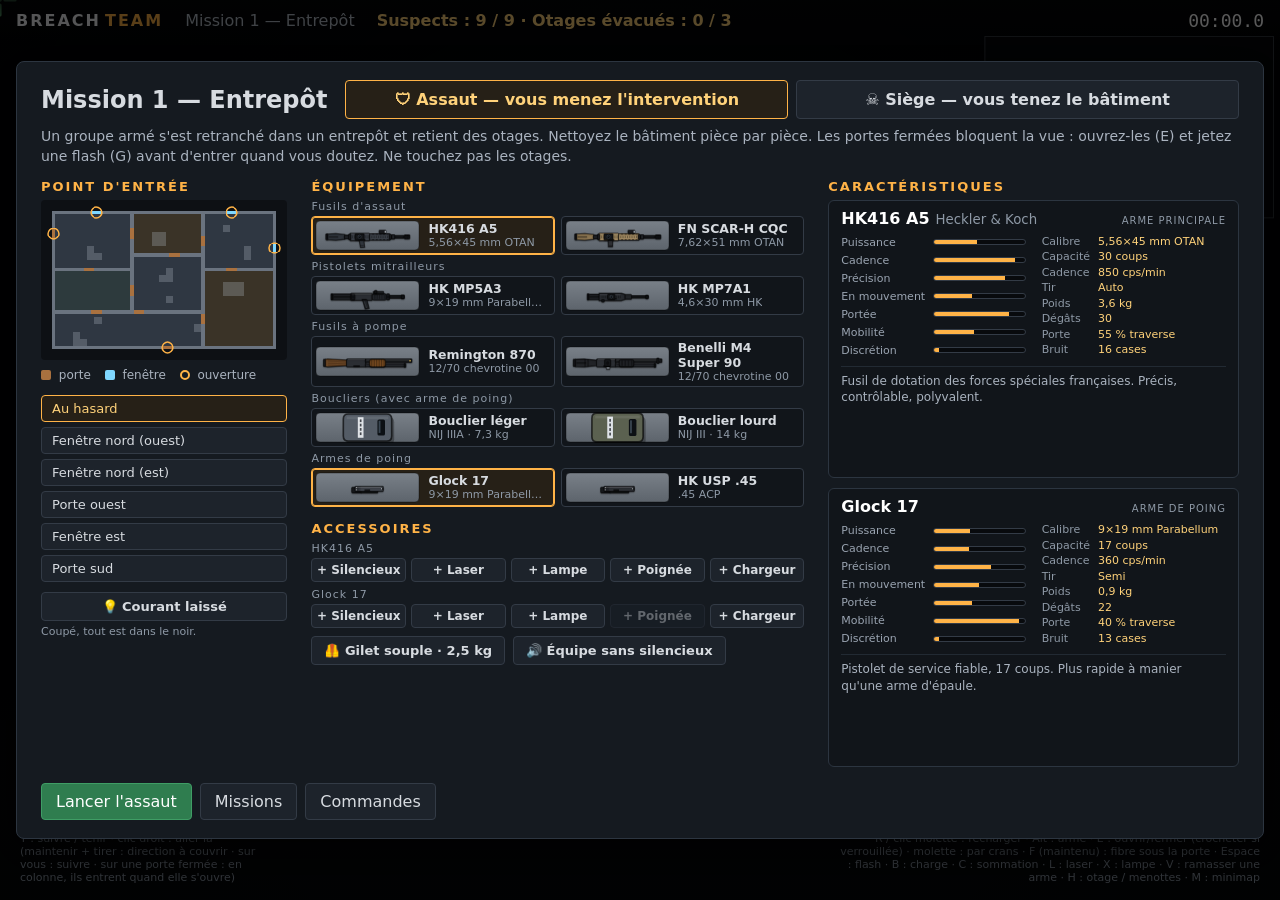
==== index.html @ e668ce29 "Add a favicon (inline SVG crosshair) Co-Authored-By: Claude Opus 5.5 <noreply@anthropic.com>" ====
<!DOCTYPE html>
<html lang="fr">
<head>
<meta charset="utf-8">
<meta name="viewport" content="width=device-width, initial-scale=1">
<title>Breach Team</title>
<link rel="icon" type="image/svg+xml" href="data:image/svg+xml,%3Csvg xmlns='http://www.w3.org/2000/svg' viewBox='0 0 32 32'%3E%3Crect width='32' height='32' rx='6' fill='%230b0d10'/%3E%3Ccircle cx='16' cy='16' r='9' fill='none' stroke='%23ffb347' stroke-width='2.5'/%3E%3Cpath d='M16 3v7M16 22v7M3 16h7M22 16h7' stroke='%23ffb347' stroke-width='2.5' stroke-linecap='round'/%3E%3Ccircle cx='16' cy='16' r='2' fill='%23f2f4f6'/%3E%3C/svg%3E">
<link rel="stylesheet" href="css/style.css">
</head>
<body>
<div id="app">
  <canvas id="game"></canvas>
  <div id="hud">
    <div id="hudTop">
      <div class="brand">BREACH<span>TEAM</span></div>
      <div id="levelName">—</div>
      <div id="objective">Suspects : —</div>
      <div id="timer">00:00.0</div>
    </div>
    <div id="hudBottom">
      <div id="hpBox">
        <div class="label">SANTÉ</div>
        <div class="hpbar"><div id="hpFill"></div></div>
        <div id="flashBox"><span id="nadeLabel">Flash</span> <b id="flashCount">3</b> <small>(Espace)</small> <span id="moveMode" class="mode">COURSE</span> <small>(A / Maj)</small> <span id="fiberMode" class="mode fiber">FIBRE</span> <span id="laserMode" class="mode laser">LASER</span> <span id="lampMode" class="mode lamp">LAMPE</span> <span id="chargeBox">· Charges <b id="chargeCount">2</b> <small>(B)</small></span></div>
        <div id="squad"></div>
        <div id="squadHint">T : suivre / tenir · clic droit : aller là (maintenir + tirer : direction à couvrir · sur vous : suivre · sur une porte fermée : en colonne, ils entrent quand elle s'ouvre)</div>
      </div>
      <div id="message"></div>
      <div id="weaponBox">
        <div id="weaponName">—</div>
        <div id="ammo"><b id="ammoMag">0</b> / <span id="ammoReserve">0</span></div>
        <div id="reloadHint">R / clic molette : recharger · Alt : arme · E : ouvrir/fermer (crocheter si verrouillée) · molette : par crans · F (maintenu) : fibre sous la porte · Espace : flash · B : charge · C : sommation · L : laser · X : lampe · V : ramasser une arme · H : otage / menottes · M : minimap</div>
      </div>
    </div>
  </div>
  <div id="overlay" class="hidden"><div class="panel" id="overlayPanel"></div></div>
</div>
<script src="js/util.js"></script>
<script src="js/levels.js"></script>
<script src="js/map.js"></script>
<script src="js/entities.js"></script>
<script src="js/game.js"></script>
<script src="js/sprites.js"></script>
<script src="js/render.js"></script>
<script src="js/ui.js"></script>
<script src="js/main.js"></script>
</body>
</html>
---- css/style.css ----
* { box-sizing: border-box; }
html, body { margin: 0; height: 100%; background: #0b0d10; color: #d7dbe0; font-family: "Segoe UI", system-ui, sans-serif; overflow: hidden; }
button { background: #1d232b; color: #d7dbe0; border: 1px solid #333b46; border-radius: 4px; padding: 8px 14px; font: inherit; cursor: pointer; }
button:hover { background: #2a323d; }
button.primary { background: #2f7d4f; border-color: #3f9d65; color: #fff; }
button.primary:hover { background: #38945d; }

#app { position: relative; width: 100%; height: 100%; }
#game { display: block; width: 100%; height: 100%; cursor: none; }

#hud { position: absolute; inset: 0; pointer-events: none; }
#hudTop { position: absolute; top: 0; left: 0; right: 0; display: flex; align-items: center; gap: 22px; padding: 10px 16px; background: linear-gradient(rgba(5,7,9,0.75), rgba(5,7,9,0)); }
.brand { font-weight: 800; letter-spacing: 2px; color: #f2f4f6; }
.brand span { color: #ffb347; margin-left: 4px; }
#levelName { color: #b6bec8; }
#objective { color: #ffd27a; font-weight: 600; }
#timer { font-family: Consolas, monospace; font-size: 18px; color: #fff; margin-left: auto; }

#hudBottom { position: absolute; left: 0; right: 0; bottom: 0; display: flex; align-items: flex-end; justify-content: space-between; padding: 16px 20px; background: linear-gradient(rgba(5,7,9,0), rgba(5,7,9,0.75)); }
#hpBox { width: 240px; }
.label { font-size: 11px; letter-spacing: 2px; color: #9aa4b1; margin-bottom: 4px; }
.hpbar { height: 12px; background: rgba(0,0,0,0.5); border: 1px solid #3a4250; border-radius: 3px; overflow: hidden; }
#hpFill { height: 100%; width: 100%; background: #4caf50; transition: width 0.12s, background 0.3s; }
#flashBox { margin-top: 8px; color: #ffd54f; }
#flashBox b { font-size: 18px; }
#flashBox small { color: #9aa4b1; }
#squad { margin-top: 10px; display: flex; flex-direction: column; gap: 4px; }
#squad.many { display: grid; grid-template-columns: auto auto; gap: 3px 16px; }
#squad.many .mate { grid-template-columns: 56px 40px auto; gap: 6px; font-size: 11px; }
#squad.many .morder { white-space: nowrap; }
.mate { display: grid; grid-template-columns: 62px 70px auto; align-items: center; gap: 8px; font-size: 12px; }
.mate .mname { font-weight: 700; letter-spacing: 1px; }
.mate .mhp { height: 6px; background: rgba(0,0,0,0.5); border: 1px solid #3a4250; border-radius: 3px; overflow: hidden; }
.mate .mhp div { height: 100%; background: #4caf50; }
.mate .morder { color: #9aa4b1; }
.mate.down { opacity: 0.45; }
#squadHint { font-size: 11px; color: #8e99a6; margin-top: 4px; }
.mode { display: inline-block; margin-left: 14px; padding: 1px 8px; border-radius: 3px; font-size: 12px; font-weight: 700; letter-spacing: 1px; background: #3a4250; color: #e0e5ea; }
.mode.walk { background: #2f7d4f; color: #fff; }
.mode.fiber { background: #2b6ea8; color: #fff; display: none; }
.mode.fiber.on { display: inline-block; }
.mode.laser { background: #a8322b; color: #fff; display: none; margin-left: 6px; }
.mode.laser.on { display: inline-block; }
.mode.laser.off { background: #3a4250; color: #8e99a6; text-decoration: line-through; }
#message { flex: 1; text-align: center; font-size: 20px; font-weight: 700; color: #fff; text-shadow: 0 2px 6px #000; padding: 0 20px 6px; min-height: 30px; }
#weaponBox { text-align: right; max-width: 420px; }
#weaponName { color: #d7dbe0; font-weight: 600; }
#weaponName small { color: #8e99a6; font-weight: 400; margin-left: 4px; }
#ammo { font-family: Consolas, monospace; color: #fff; }
#ammo b { font-size: 34px; }
#ammo span { font-size: 18px; color: #9aa4b1; }
#ammo.low b { color: #ff7043; }
#reloadHint { font-size: 11px; color: #8e99a6; }

#overlay { position: fixed; inset: 0; background: rgba(0,0,0,0.65); display: flex; align-items: center; justify-content: center; z-index: 10; }
#overlay.hidden { display: none; }
.panel { background: #151a20; border: 1px solid #2c3540; border-radius: 8px; padding: 24px 28px; min-width: 440px; max-width: 660px; max-height: calc(100vh - 32px); overflow-y: auto; box-shadow: 0 10px 40px rgba(0,0,0,0.6); }
.panel h1 { margin: 0 0 6px; font-size: 24px; }
.panel h1.win { color: #6fcf7a; }
.panel h1.lose { color: #ef6a5a; }
.panel p { color: #aab3bf; line-height: 1.55; }
.panel .row { display: flex; gap: 8px; margin-top: 16px; flex-wrap: wrap; }
.modes { display: flex; gap: 8px; margin: 10px 0 4px; }
.modebtn { flex: 1; text-align: center; padding: 9px 10px; font-weight: 600; }
.modebtn.sel { border-color: #ffb347; background: #262017; color: #ffd27a; }
.levels { display: grid; grid-template-columns: repeat(auto-fill, minmax(230px, 1fr)); gap: 10px; }
.levelbtn { display: flex; flex-direction: column; align-items: flex-start; gap: 4px; width: 100%; text-align: left; padding: 8px 8px 10px; }
.levelbtn canvas { width: 100%; height: auto; aspect-ratio: 16 / 9; object-fit: contain; background: #0d1014; border-radius: 3px; image-rendering: pixelated; margin-bottom: 4px; }
.levelbtn .lname { font-weight: 600; }
.levelbtn small { color: #8e99a6; }
.levelbtn.sel { border-color: #ffb347; background: #262017; box-shadow: inset 0 0 0 1px #ffb347; }
.planlegend { font-size: 12px; color: #8e99a6; }
.planlegend i { display: inline-block; width: 10px; height: 10px; margin: 0 4px 0 10px; vertical-align: -1px; border-radius: 2px; }
.planlegend i:first-child { margin-left: 0; }
.planlegend .lg-door { background: #a9713f; }
.planlegend .lg-win { background: #7fd7ff; }
.planlegend .lg-entry { border: 2px solid #ffb347; border-radius: 50%; }
.planlegend .lg-entry.threat { border-color: #ef6a5a; }
.stats { display: grid; grid-template-columns: auto auto; gap: 4px 18px; margin-top: 10px; }
.stats b { color: #fff; }
.panel.wide { max-width: 860px; max-height: calc(100vh - 32px); overflow-y: auto; }
.panel h2 { margin: 18px 0 8px; font-size: 13px; letter-spacing: 2px; text-transform: uppercase; color: #ffb347; }
.wcat-name { font-size: 11px; letter-spacing: 1px; color: #8e99a6; margin: 5px 0 3px; }
.wcards { display: grid; grid-template-columns: repeat(2, minmax(0, 1fr)); gap: 6px; }
.wcard { display: flex; align-items: center; gap: 8px; min-width: 0; padding: 3px 6px 3px 3px; text-align: left; background: #11151a; }
.wcard canvas { flex: none; }
.wtxt { display: flex; flex-direction: column; min-width: 0; line-height: 1.2; }
.wcard .wname { font-weight: 600; font-size: 12.5px; }
.wcard small { color: #8e99a6; font-size: 11px; white-space: nowrap; overflow: hidden; text-overflow: ellipsis; }
.wcard.sel { border-color: #ffb347; background: #262017; box-shadow: inset 0 0 0 1px #ffb347; }
.suprow { display: flex; flex-wrap: wrap; align-items: center; gap: 8px; margin-top: 8px; }
.supbtn { flex: none; padding: 6px 12px; font-size: 13px; font-weight: 600; }
.supbtn.sel { border-color: #ffb347; background: #262017; color: #ffd27a; }
.suprow small { color: #8e99a6; font-size: 11px; line-height: 1.4; }
.accrow { margin-bottom: 6px; }
.accname { display: block; font-size: 11px; letter-spacing: 1px; color: #8e99a6; margin: 0 0 3px; white-space: nowrap; overflow: hidden; text-overflow: ellipsis; }
.accbtns { display: grid; grid-template-columns: repeat(5, minmax(0, 1fr)); gap: 5px; }
.accbtn { padding: 4px 4px; font-size: 12px; font-weight: 600; white-space: nowrap; overflow: hidden; text-overflow: ellipsis; }
.accbtn.sel { border-color: #ffb347; background: #262017; color: #ffd27a; }
.accbtn:disabled { opacity: 0.4; cursor: default; }
.accbtn:disabled:hover { background: #1d232b; }

/* Briefing : trois colonnes sur un seul écran (plan et entrée, équipement, caractéristiques) */
.panel.brief { width: min(1320px, calc(100vw - 32px)); max-width: none; display: flex; flex-direction: column; padding: 18px 24px; }
.brief-head { display: flex; align-items: center; gap: 18px; }
.brief-head h1 { margin: 0; flex: none; }
.brief-head .modes { flex: 1; margin: 0; }
.panel p.brief-text { margin: 8px 0 0; font-size: 14px; line-height: 1.4; }
.brief-cols { flex: 1 1 auto; min-height: max(470px, min(600px, 100vh - 300px)); display: grid; grid-template-columns: minmax(210px, 0.75fr) minmax(420px, 1.5fr) minmax(340px, 1.25fr); grid-template-rows: minmax(0, 1fr); gap: 24px; }
.brief-col { min-width: 0; min-height: 0; overflow-y: auto; }
.brief-col h2:first-child { margin-top: 12px; }
.brief .brief-col h2 { margin-bottom: 6px; }
.brief .brief-col h2:not(:first-child) { margin-top: 14px; }
.panel p.brief-note { font-size: 12px; line-height: 1.45; margin: 8px 0 0; }
.plan { display: block; width: 100%; height: auto; background: #0d1014; border-radius: 4px; image-rendering: pixelated; }
.plan + .planlegend { margin: 6px 0 10px; }
.entries { display: grid; gap: 5px; }
.entrybtn { padding: 5px 10px; font-size: 13px; text-align: left; }
.entrybtn.sel { border-color: #ffb347; background: #262017; color: #ffd27a; }
/* les fiches ne pèsent pas sur la hauteur : elles prennent celle des autres colonnes, moitié chacune */
.brief-specs { position: relative; overflow: visible; }
.brief-specs-in { position: absolute; inset: 0; display: flex; flex-direction: column; }
#wdetail { flex: 1; min-height: 0; display: grid; grid-template-rows: repeat(2, minmax(0, 1fr)); gap: 10px; }
.wd { display: flex; flex-direction: column; min-height: 0; background: #11151a; border: 1px solid #2c3540; border-radius: 6px; padding: 8px 12px 6px; }
.wd-head { display: flex; align-items: baseline; gap: 6px; white-space: nowrap; overflow: hidden; }
.wd-head b { color: #fff; }
.wd-head small { color: #8e99a6; overflow: hidden; text-overflow: ellipsis; }
.wd-slot { margin-left: auto; padding-left: 8px; font-size: 10px; letter-spacing: 1px; text-transform: uppercase; color: #8e99a6; }
.wd-grid { display: grid; grid-template-columns: minmax(0, 1fr) minmax(0, 1fr); gap: 16px; margin-top: 7px; }
.wd-bars { display: grid; grid-template-columns: auto 1fr; grid-template-rows: repeat(7, 15px); gap: 3px 8px; align-items: center; font-size: 11px; color: #9aa4b1; }
.wd-bars .bar { height: 6px; background: rgba(0,0,0,0.5); border: 1px solid #333b46; border-radius: 3px; overflow: hidden; }
.wd-bars .bar div { height: 100%; background: #ffb347; }
.wd-specs { margin: 0; display: grid; grid-template-columns: auto minmax(0, 1fr); grid-auto-rows: 14px; gap: 1.5px 8px; font-size: 11px; line-height: 14px; }
.wd-specs dt { color: #8e99a6; }
.wd-specs dd { margin: 0; color: #ffd27a; white-space: nowrap; overflow: hidden; text-overflow: ellipsis; }
.wd-text { flex: 1; min-height: 0; overflow-y: auto; margin-top: 8px; padding-top: 6px; border-top: 1px solid #222a33; }
.panel .wd-text p { font-size: 12px; margin: 0 0 5px; line-height: 1.4; }
/* texte qui déborde : il s'estompe en bas, la molette le fait défiler */
.wd-text.more { -webkit-mask-image: linear-gradient(#000 calc(100% - 18px), transparent); mask-image: linear-gradient(#000 calc(100% - 18px), transparent); }
.panel .wd-text p.wd-acc { color: #9aa4b1; }
.wd-acc b { color: #ffd27a; font-weight: 600; }
/* écran trop petit pour tout tenir : les fiches passent dessous, et le panneau défile */
@media (max-width: 1100px), (max-height: 600px) {
  .brief-head { flex-direction: column; align-items: stretch; gap: 8px; }
  .brief-cols { flex: none; grid-template-columns: minmax(200px, 0.6fr) minmax(0, 1.4fr); grid-template-rows: none; }
  .brief-col { overflow: visible; }
  .brief-specs { grid-column: 1 / -1; }
  .brief-specs-in { position: static; }
  #wdetail { grid-template-rows: none; grid-template-columns: repeat(auto-fit, minmax(340px, 1fr)); }
}
@media (max-width: 720px) {
  .brief-cols { grid-template-columns: minmax(0, 1fr); }
  .plan { max-width: 360px; }
}
@media (max-width: 720px) {
  .panel { min-width: 0; margin: 0 16px; }
  .wcards { grid-template-columns: 1fr; }
}
kbd { background: #2a323d; border-radius: 3px; padding: 1px 6px; font-family: Consolas, monospace; }

/* Note de fin de mission : la lettre, le total, et le détail ligne par ligne */
.score { display: grid; grid-template-columns: auto 1fr; gap: 4px 16px; align-items: center; margin: 10px 0 6px; padding: 10px 14px; background: #11151a; border: 1px solid #2c3540; border-radius: 6px; }
.grade { grid-row: span 2; width: 64px; height: 64px; display: flex; align-items: center; justify-content: center; font-size: 40px; font-weight: 800; border-radius: 8px; background: #262017; color: #ffd27a; border: 2px solid #ffb347; }
.grade-S { background: #1d2a1f; color: #9be7a6; border-color: #6fcf7a; }
.grade-A { background: #1d2a1f; color: #c9f0a0; border-color: #9bd46a; }
.grade-D { background: #2a1a1a; color: #ef9a8f; border-color: #ef6a5a; }
.score-sum b { font-size: 20px; color: #fff; }
.score-sum small { display: block; color: #8e99a6; font-size: 12px; }
.score-lines { display: grid; grid-template-columns: 1fr auto auto; gap: 2px 14px; font-size: 13px; }
.score-lines .sd { color: #8e99a6; text-align: right; }
.score-lines b { color: #9be7a6; text-align: right; min-width: 32px; }
.score-lines b.neg { color: #ef6a5a; }
.powerrow { display: flex; flex-direction: column; align-items: stretch; gap: 3px; margin-top: 10px; }
.powerrow small { color: #8e99a6; font-size: 11px; line-height: 1.4; }
.mode.lamp { background: #b88a1f; color: #fff; display: none; margin-left: 6px; }
.mode.lamp.on { display: inline-block; }
.mode.lamp.off { background: #3a4250; color: #8e99a6; text-decoration: line-through; }
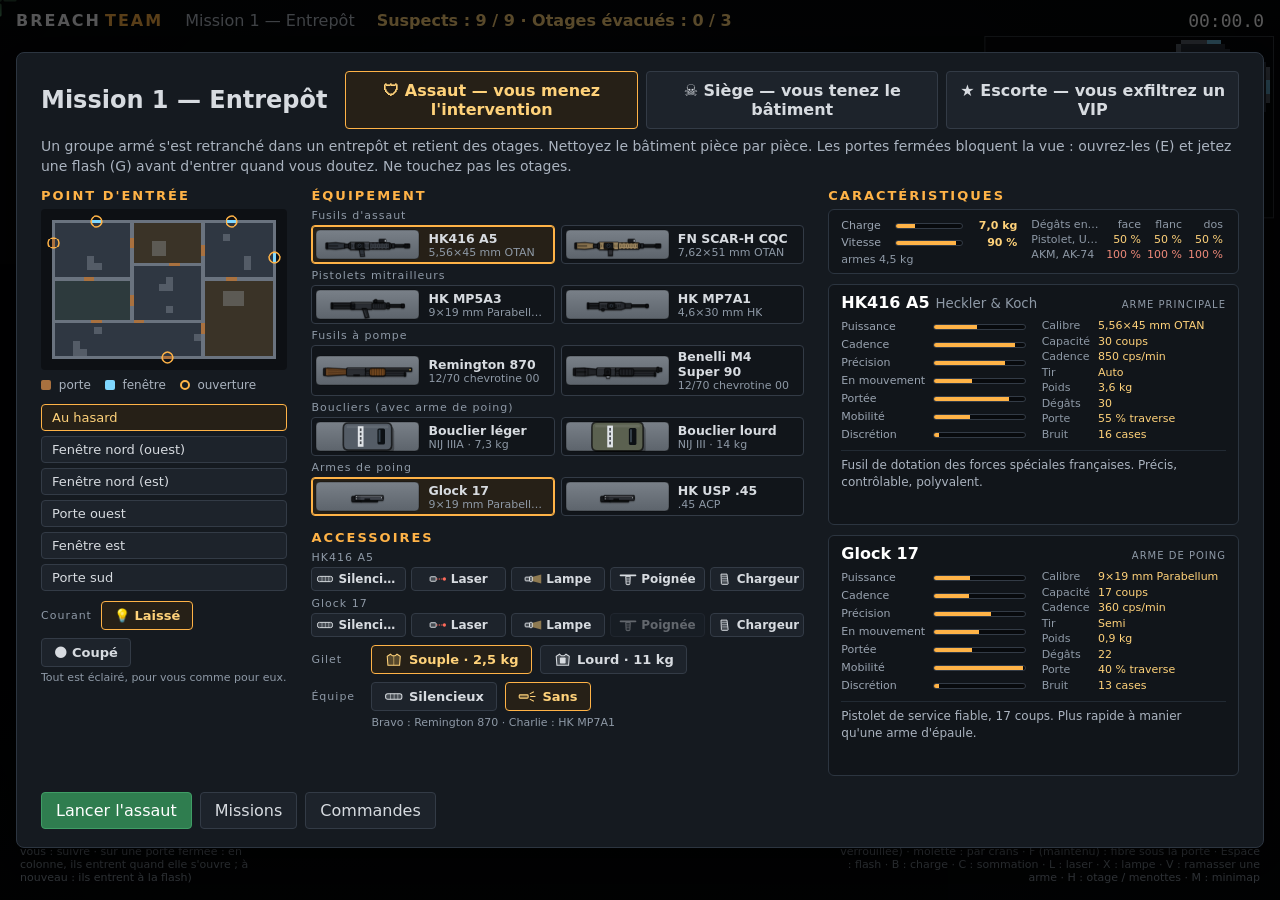
==== commit e786c8eb: "Add escort mode with three maps, gear summary in briefing, weight-based mobility, flash entry, icons" ====
--- a/index.html
+++ b/index.html
@@ -19,11 +19,11 @@
     </div>
     <div id="hudBottom">
       <div id="hpBox">
-        <div class="label">SANTÉ</div>
+        <div class="label">SANTÉ<span id="gearLabel"></span></div>
         <div class="hpbar"><div id="hpFill"></div></div>
         <div id="flashBox"><span id="nadeLabel">Flash</span> <b id="flashCount">3</b> <small>(Espace)</small> <span id="moveMode" class="mode">COURSE</span> <small>(A / Maj)</small> <span id="fiberMode" class="mode fiber">FIBRE</span> <span id="laserMode" class="mode laser">LASER</span> <span id="lampMode" class="mode lamp">LAMPE</span> <span id="chargeBox">· Charges <b id="chargeCount">2</b> <small>(B)</small></span></div>
         <div id="squad"></div>
-        <div id="squadHint">T : suivre / tenir · clic droit : aller là (maintenir + tirer : direction à couvrir · sur vous : suivre · sur une porte fermée : en colonne, ils entrent quand elle s'ouvre)</div>
+        <div id="squadHint">T : suivre / tenir · clic droit : aller là (maintenir + tirer : direction à couvrir · sur vous : suivre · sur une porte fermée : en colonne, ils entrent quand elle s'ouvre ; à nouveau : ils entrent à la flash)</div>
       </div>
       <div id="message"></div>
       <div id="weaponBox">
--- a/css/style.css
+++ b/css/style.css
@@ -21,6 +21,8 @@
 .label { font-size: 11px; letter-spacing: 2px; color: #9aa4b1; margin-bottom: 4px; }
 .hpbar { height: 12px; background: rgba(0,0,0,0.5); border: 1px solid #3a4250; border-radius: 3px; overflow: hidden; }
 #hpFill { height: 100%; width: 100%; background: #4caf50; transition: width 0.12s, background 0.3s; }
+#gearLabel { margin-left: 4px; letter-spacing: 1px; color: #c9d1da; }
+#gearLabel:not(:empty)::before { content: '· '; color: #9aa4b1; }
 #flashBox { margin-top: 8px; color: #ffd54f; }
 #flashBox b { font-size: 18px; }
 #flashBox small { color: #9aa4b1; }
@@ -28,11 +30,13 @@
 #squad.many { display: grid; grid-template-columns: auto auto; gap: 3px 16px; }
 #squad.many .mate { grid-template-columns: 56px 40px auto; gap: 6px; font-size: 11px; }
 #squad.many .morder { white-space: nowrap; }
-.mate { display: grid; grid-template-columns: 62px 70px auto; align-items: center; gap: 8px; font-size: 12px; }
+.mate { display: grid; grid-template-columns: 62px 70px 1fr auto; align-items: center; gap: 8px; font-size: 12px; }
 .mate .mname { font-weight: 700; letter-spacing: 1px; }
 .mate .mhp { height: 6px; background: rgba(0,0,0,0.5); border: 1px solid #3a4250; border-radius: 3px; overflow: hidden; }
 .mate .mhp div { height: 100%; background: #4caf50; }
 .mate .morder { color: #9aa4b1; }
+.mate .mnade { color: #cfd8e3; font-size: 11px; white-space: nowrap; }
+#squad.many .mnade { display: none; }
 .mate.down { opacity: 0.45; }
 #squadHint { font-size: 11px; color: #8e99a6; margin-top: 4px; }
 .mode { display: inline-block; margin-left: 14px; padding: 1px 8px; border-radius: 3px; font-size: 12px; font-weight: 700; letter-spacing: 1px; background: #3a4250; color: #e0e5ea; }
@@ -76,6 +80,8 @@
 .planlegend .lg-win { background: #7fd7ff; }
 .planlegend .lg-entry { border: 2px solid #ffb347; border-radius: 50%; }
 .planlegend .lg-entry.threat { border-color: #ef6a5a; }
+.planlegend .lg-a { background: #64b5f6; border-radius: 50%; }
+.planlegend .lg-b { background: #6fcf7a; }
 .stats { display: grid; grid-template-columns: auto auto; gap: 4px 18px; margin-top: 10px; }
 .stats b { color: #fff; }
 .panel.wide { max-width: 860px; max-height: calc(100vh - 32px); overflow-y: auto; }
@@ -95,8 +101,19 @@
 .accrow { margin-bottom: 6px; }
 .accname { display: block; font-size: 11px; letter-spacing: 1px; color: #8e99a6; margin: 0 0 3px; white-space: nowrap; overflow: hidden; text-overflow: ellipsis; }
 .accbtns { display: grid; grid-template-columns: repeat(5, minmax(0, 1fr)); gap: 5px; }
-.accbtn { padding: 4px 4px; font-size: 12px; font-weight: 600; white-space: nowrap; overflow: hidden; text-overflow: ellipsis; }
+.accbtn { position: relative; display: flex; align-items: center; justify-content: center; gap: 4px; min-width: 0; padding: 4px 4px; font-size: 12px; font-weight: 600; white-space: nowrap; }
+.accbtn span { min-width: 0; overflow: hidden; text-overflow: ellipsis; }
 .accbtn.sel { border-color: #ffb347; background: #262017; color: #ffd27a; }
+.accbtn.sel::after { content: '✓'; position: absolute; top: 0; right: 3px; font-size: 9px; line-height: 12px; }
+/* icônes vectorielles des accessoires et des gilets (UI.icon) : elles prennent la couleur du texte */
+.ico { flex: none; width: 1.5em; height: 1em; vertical-align: -0.15em; overflow: visible; }
+.ico .f { fill: currentColor; fill-opacity: 0.22; stroke: currentColor; stroke-width: 1.3; }
+.ico .t { fill: none; stroke: currentColor; stroke-width: 1; opacity: 0.7; }
+.rowlabel { font-size: 11px; letter-spacing: 1px; color: #8e99a6; }
+.vestbtn, .teambtn { display: inline-flex; align-items: center; gap: 5px; }
+.suprow .rowlabel { width: 52px; }
+.suprow .teamarms { flex-basis: 100%; padding-left: 60px; margin-top: -4px; white-space: nowrap; overflow: hidden; text-overflow: ellipsis; }
+.powerrow .suprow { margin-top: 0; }
 .accbtn:disabled { opacity: 0.4; cursor: default; }
 .accbtn:disabled:hover { background: #1d232b; }
 
@@ -117,6 +134,21 @@
 .entries { display: grid; gap: 5px; }
 .entrybtn { padding: 5px 10px; font-size: 13px; text-align: left; }
 .entrybtn.sel { border-color: #ffb347; background: #262017; color: #ffd27a; }
+/* bilan de l'équipement, au-dessus des fiches : charge, vitesse, dégâts encaissés (hauteur fixe) */
+.wsum { flex: none; display: grid; grid-template-columns: minmax(0, 0.95fr) minmax(0, 1.05fr); gap: 14px; margin-bottom: 10px; padding: 7px 12px; background: #11151a; border: 1px solid #2c3540; border-radius: 6px; font-size: 11px; color: #9aa4b1; }
+.ws-line { display: grid; grid-template-columns: 46px minmax(0, 1fr) 46px; align-items: center; gap: 8px; height: 17px; }
+.ws-line b { color: #ffd27a; font-weight: 600; text-align: right; white-space: nowrap; }
+.ws-line .bar { height: 6px; background: rgba(0,0,0,0.5); border: 1px solid #333b46; border-radius: 3px; overflow: hidden; }
+.ws-line .bar div { height: 100%; background: #ffb347; }
+.wsum small { display: block; margin-top: 2px; color: #8e99a6; font-size: 11px; white-space: nowrap; overflow: hidden; text-overflow: ellipsis; }
+.ws-res { width: 100%; border-collapse: collapse; line-height: 15px; }
+.ws-res th, .ws-res td { padding: 0 3px; text-align: right; font-weight: 400; white-space: nowrap; }
+.ws-res th { color: #8e99a6; }
+.ws-res tr > th:first-child { text-align: left; padding-left: 0; max-width: 0; width: 100%; overflow: hidden; text-overflow: ellipsis; }
+.ws-res td.good { color: #9be7a6; }
+.ws-res td.mid { color: #ffd27a; }
+.ws-res td.bad { color: #ef8a7a; }
+.panel p.ws-none { margin: 0; font-size: 11px; line-height: 1.4; color: #8e99a6; }
 /* les fiches ne pèsent pas sur la hauteur : elles prennent celle des autres colonnes, moitié chacune */
 .brief-specs { position: relative; overflow: visible; }
 .brief-specs-in { position: absolute; inset: 0; display: flex; flex-direction: column; }
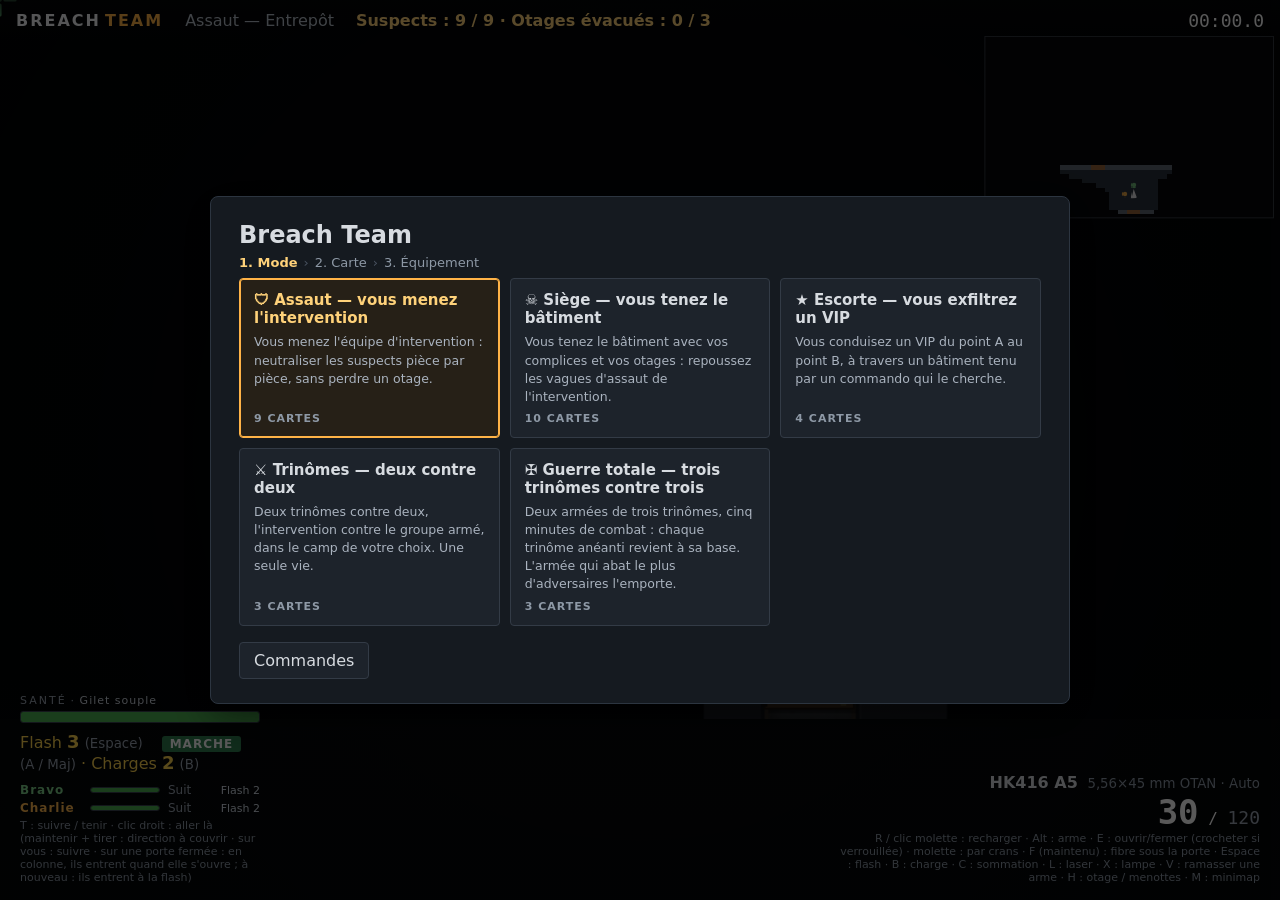
==== commit 5403c52e: "Add total war mode, per-mode maps and mode/map/gear start screens - Total war (war / warArmed): two " ====
--- a/index.html
+++ b/index.html
@@ -21,7 +21,7 @@
       <div id="hpBox">
         <div class="label">SANTÉ<span id="gearLabel"></span></div>
         <div class="hpbar"><div id="hpFill"></div></div>
-        <div id="flashBox"><span id="nadeLabel">Flash</span> <b id="flashCount">3</b> <small>(Espace)</small> <span id="moveMode" class="mode">COURSE</span> <small>(A / Maj)</small> <span id="fiberMode" class="mode fiber">FIBRE</span> <span id="laserMode" class="mode laser">LASER</span> <span id="lampMode" class="mode lamp">LAMPE</span> <span id="chargeBox">· Charges <b id="chargeCount">2</b> <small>(B)</small></span></div>
+        <div id="flashBox"><span id="nadeLabel">Flash</span> <b id="flashCount">3</b> <small>(Espace)</small> <span id="moveMode" class="mode">COURSE</span> <small>(A / Maj)</small> <span id="fiberMode" class="mode fiber">FIBRE</span> <span id="laserMode" class="mode laser">LASER</span> <span id="lampMode" class="mode lamp">LAMPE</span> <span id="scopeMode" class="mode scope">LUNETTE</span> <span id="chargeBox">· Charges <b id="chargeCount">2</b> <small>(B)</small></span></div>
         <div id="squad"></div>
         <div id="squadHint">T : suivre / tenir · clic droit : aller là (maintenir + tirer : direction à couvrir · sur vous : suivre · sur une porte fermée : en colonne, ils entrent quand elle s'ouvre ; à nouveau : ils entrent à la flash)</div>
       </div>
--- a/css/style.css
+++ b/css/style.css
@@ -62,11 +62,21 @@
 .panel h1 { margin: 0 0 6px; font-size: 24px; }
 .panel h1.win { color: #6fcf7a; }
 .panel h1.lose { color: #ef6a5a; }
+.panel h1.draw { color: #ffd27a; }
+.panel h1 small { font-size: 13px; font-weight: 600; letter-spacing: 1px; color: #8e99a6; margin-left: 6px; }
 .panel p { color: #aab3bf; line-height: 1.55; }
 .panel .row { display: flex; gap: 8px; margin-top: 16px; flex-wrap: wrap; }
-.modes { display: flex; gap: 8px; margin: 10px 0 4px; }
-.modebtn { flex: 1; text-align: center; padding: 9px 10px; font-weight: 600; }
-.modebtn.sel { border-color: #ffb347; background: #262017; color: #ffd27a; }
+/* les trois écrans de départ : mode, carte, équipement (les étapes passées se rouvrent d'un clic) */
+.steps { display: flex; flex-wrap: wrap; align-items: center; gap: 6px; margin: 4px 0 8px; font-size: 13px; color: #8e99a6; }
+.steps b { color: #ffd27a; }
+.steps i { font-style: normal; color: #4a5462; }
+.steps .crumb { padding: 2px 8px; font-size: 13px; font-weight: 600; }
+.modecards { display: grid; grid-template-columns: repeat(auto-fill, minmax(240px, 1fr)); gap: 10px; margin-top: 6px; }
+.modebtn { display: flex; flex-direction: column; align-items: flex-start; gap: 6px; text-align: left; padding: 12px 14px; font-weight: 600; }
+.modebtn .mtitle { font-size: 15px; }
+.modebtn small { font-weight: 400; font-size: 12.5px; line-height: 1.45; color: #aab3bf; }
+.modebtn .mcount { margin-top: auto; font-size: 11px; letter-spacing: 1px; text-transform: uppercase; color: #8e99a6; }
+.modebtn.sel { border-color: #ffb347; background: #262017; color: #ffd27a; box-shadow: inset 0 0 0 1px #ffb347; }
 .levels { display: grid; grid-template-columns: repeat(auto-fill, minmax(230px, 1fr)); gap: 10px; }
 .levelbtn { display: flex; flex-direction: column; align-items: flex-start; gap: 4px; width: 100%; text-align: left; padding: 8px 8px 10px; }
 .levelbtn canvas { width: 100%; height: auto; aspect-ratio: 16 / 9; object-fit: contain; background: #0d1014; border-radius: 3px; image-rendering: pixelated; margin-bottom: 4px; }
@@ -82,6 +92,9 @@
 .planlegend .lg-entry.threat { border-color: #ef6a5a; }
 .planlegend .lg-a { background: #64b5f6; border-radius: 50%; }
 .planlegend .lg-b { background: #6fcf7a; }
+.planlegend .lg-base { background: #ffb347; }
+.planlegend .lg-home { background: #64b5f6; }
+.planlegend .lg-foe { background: #ef6a5a; }
 .stats { display: grid; grid-template-columns: auto auto; gap: 4px 18px; margin-top: 10px; }
 .stats b { color: #fff; }
 .panel.wide { max-width: 860px; max-height: calc(100vh - 32px); overflow-y: auto; }
@@ -100,9 +113,10 @@
 .suprow small { color: #8e99a6; font-size: 11px; line-height: 1.4; }
 .accrow { margin-bottom: 6px; }
 .accname { display: block; font-size: 11px; letter-spacing: 1px; color: #8e99a6; margin: 0 0 3px; white-space: nowrap; overflow: hidden; text-overflow: ellipsis; }
-.accbtns { display: grid; grid-template-columns: repeat(5, minmax(0, 1fr)); gap: 5px; }
-.accbtn { position: relative; display: flex; align-items: center; justify-content: center; gap: 4px; min-width: 0; padding: 4px 4px; font-size: 12px; font-weight: 600; white-space: nowrap; }
+.accbtns { display: grid; grid-template-columns: repeat(6, minmax(0, 1fr)); gap: 4px; }
+.accbtn { position: relative; display: flex; align-items: center; justify-content: center; gap: 2px; min-width: 0; padding: 4px 2px; font-size: 11.5px; font-weight: 600; white-space: nowrap; }
 .accbtn span { min-width: 0; overflow: hidden; text-overflow: ellipsis; }
+.accbtn .ico { width: 1.3em; }
 .accbtn.sel { border-color: #ffb347; background: #262017; color: #ffd27a; }
 .accbtn.sel::after { content: '✓'; position: absolute; top: 0; right: 3px; font-size: 9px; line-height: 12px; }
 /* icônes vectorielles des accessoires et des gilets (UI.icon) : elles prennent la couleur du texte */
@@ -121,7 +135,7 @@
 .panel.brief { width: min(1320px, calc(100vw - 32px)); max-width: none; display: flex; flex-direction: column; padding: 18px 24px; }
 .brief-head { display: flex; align-items: center; gap: 18px; }
 .brief-head h1 { margin: 0; flex: none; }
-.brief-head .modes { flex: 1; margin: 0; }
+.brief-head .steps { flex: 1; justify-content: flex-end; margin: 0; }
 .panel p.brief-text { margin: 8px 0 0; font-size: 14px; line-height: 1.4; }
 .brief-cols { flex: 1 1 auto; min-height: max(470px, min(600px, 100vh - 300px)); display: grid; grid-template-columns: minmax(210px, 0.75fr) minmax(420px, 1.5fr) minmax(340px, 1.25fr); grid-template-rows: minmax(0, 1fr); gap: 24px; }
 .brief-col { min-width: 0; min-height: 0; overflow-y: auto; }
@@ -207,3 +221,6 @@
 .mode.lamp { background: #b88a1f; color: #fff; display: none; margin-left: 6px; }
 .mode.lamp.on { display: inline-block; }
 .mode.lamp.off { background: #3a4250; color: #8e99a6; text-decoration: line-through; }
+.mode.scope { background: #2c7f92; color: #fff; display: none; margin-left: 6px; }
+.mode.scope.on { display: inline-block; }
+.mode.scope.off { background: #3a4250; color: #8e99a6; }
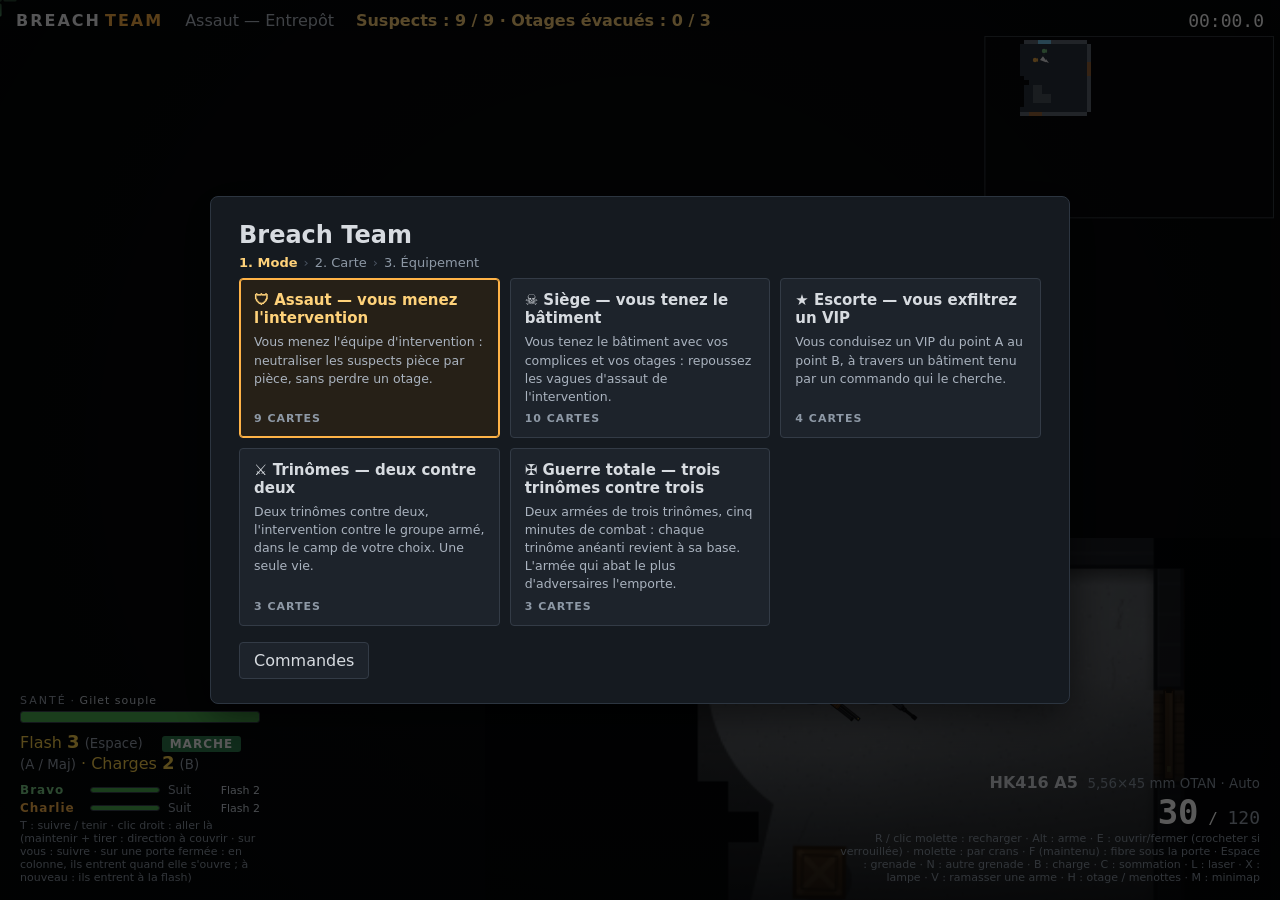
==== commit c8d3a608: "Update game logic, UI, rendering, docs and tests Co-Authored-By: Claude Sonnet 5.5 <noreply@anthropi" ====
--- a/index.html
+++ b/index.html
@@ -21,7 +21,7 @@
       <div id="hpBox">
         <div class="label">SANTÉ<span id="gearLabel"></span></div>
         <div class="hpbar"><div id="hpFill"></div></div>
-        <div id="flashBox"><span id="nadeLabel">Flash</span> <b id="flashCount">3</b> <small>(Espace)</small> <span id="moveMode" class="mode">COURSE</span> <small>(A / Maj)</small> <span id="fiberMode" class="mode fiber">FIBRE</span> <span id="laserMode" class="mode laser">LASER</span> <span id="lampMode" class="mode lamp">LAMPE</span> <span id="scopeMode" class="mode scope">LUNETTE</span> <span id="chargeBox">· Charges <b id="chargeCount">2</b> <small>(B)</small></span></div>
+        <div id="flashBox"><span id="nadeLabel">Flash</span> <b id="flashCount">3</b> <small>(Espace)</small> <span id="nadeOther"></span> <span id="moveMode" class="mode">COURSE</span> <small>(A / Maj)</small> <span id="fiberMode" class="mode fiber">FIBRE</span> <span id="laserMode" class="mode laser">LASER</span> <span id="lampMode" class="mode lamp">LAMPE</span> <span id="scopeMode" class="mode scope">LUNETTE</span> <span id="chargeBox">· Charges <b id="chargeCount">2</b> <small>(B)</small></span></div>
         <div id="squad"></div>
         <div id="squadHint">T : suivre / tenir · clic droit : aller là (maintenir + tirer : direction à couvrir · sur vous : suivre · sur une porte fermée : en colonne, ils entrent quand elle s'ouvre ; à nouveau : ils entrent à la flash)</div>
       </div>
@@ -29,7 +29,7 @@
       <div id="weaponBox">
         <div id="weaponName">—</div>
         <div id="ammo"><b id="ammoMag">0</b> / <span id="ammoReserve">0</span></div>
-        <div id="reloadHint">R / clic molette : recharger · Alt : arme · E : ouvrir/fermer (crocheter si verrouillée) · molette : par crans · F (maintenu) : fibre sous la porte · Espace : flash · B : charge · C : sommation · L : laser · X : lampe · V : ramasser une arme · H : otage / menottes · M : minimap</div>
+        <div id="reloadHint">R / clic molette : recharger · Alt : arme · E : ouvrir/fermer (crocheter si verrouillée) · molette : par crans · F (maintenu) : fibre sous la porte · Espace : grenade · N : autre grenade · B : charge · C : sommation · L : laser · X : lampe · V : ramasser une arme · H : otage / menottes · M : minimap</div>
       </div>
     </div>
   </div>
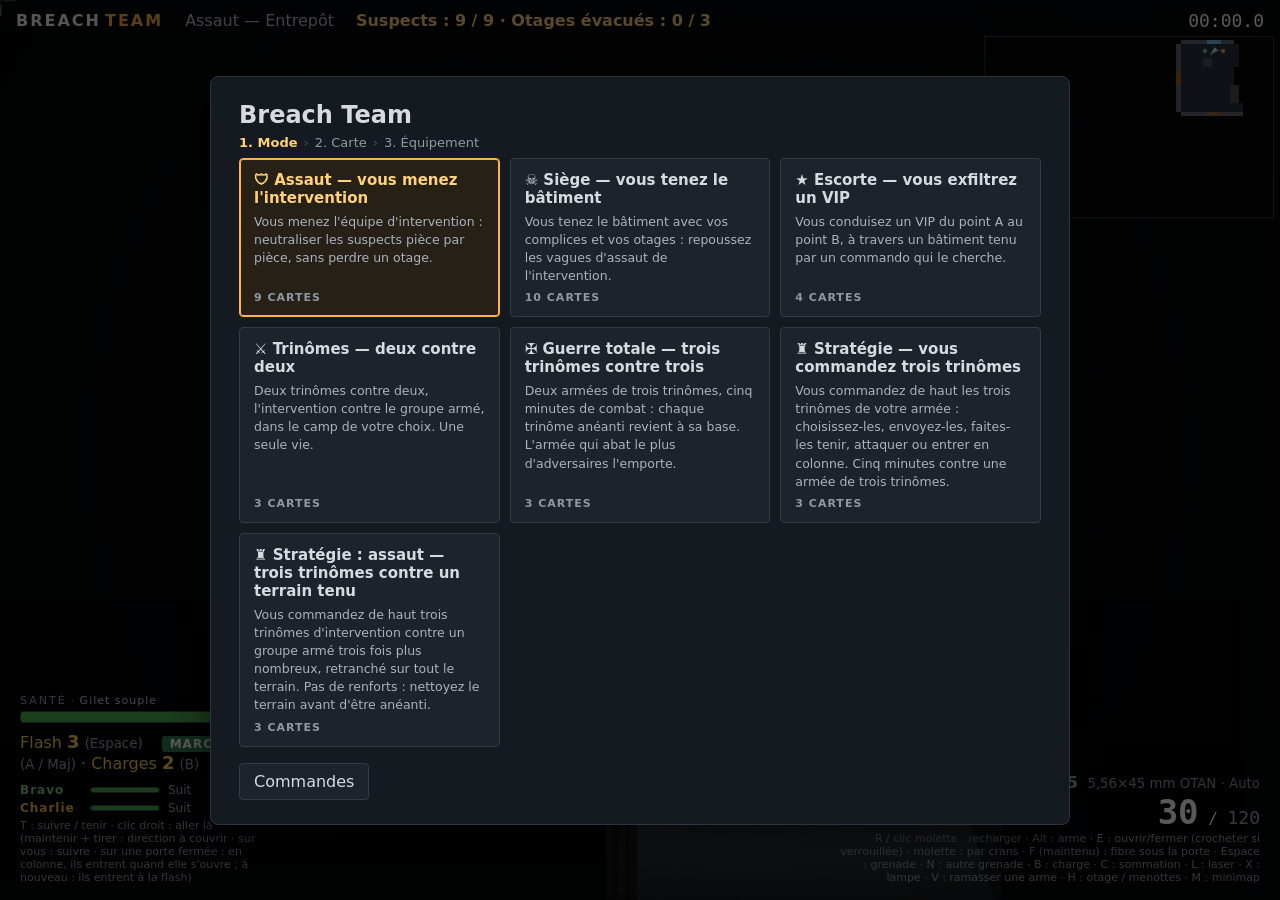
==== commit f1fb47d6: "Add strategy and strategy assault modes, squads walking in file - Strategy (strategy / strategyArmed" ====
--- a/index.html
+++ b/index.html
@@ -17,6 +17,7 @@
       <div id="objective">Suspects : —</div>
       <div id="timer">00:00.0</div>
     </div>
+    <div id="waveBanner"></div>
     <div id="hudBottom">
       <div id="hpBox">
         <div class="label">SANTÉ<span id="gearLabel"></span></div>
@@ -25,7 +26,9 @@
         <div id="squad"></div>
         <div id="squadHint">T : suivre / tenir · clic droit : aller là (maintenir + tirer : direction à couvrir · sur vous : suivre · sur une porte fermée : en colonne, ils entrent quand elle s'ouvre ; à nouveau : ils entrent à la flash)</div>
       </div>
+      <div id="stratBox"></div>
       <div id="message"></div>
+      <div id="stratHint"><b>Clic gauche</b> : choisir un trinôme (glisser : plusieurs ; Maj : en plus) · <b>1 2 3</b> (deux fois : y aller) · <b>A</b> : tous<br><b>Clic droit</b> : y aller (maintenir + tirer : direction à tenir ; Maj : ensuite) · sur un adversaire : l'attaquer · sur une porte fermée : en colonne, puis entrée<br><b>H</b> : tenir · <b>R</b> : ratisser seul · <b>C</b> : course / pas · <b>G</b> : grenade au curseur (sur une porte : entrée à la flash) · <b>B</b> : entrée à la charge<br><b>Espace</b> : pause tactique · <b>ZQSD</b>, flèches, bords : vue · <b>molette</b> : zoom · <b>F</b> : centrer · <b>M</b> : minimap (clic : la vue y va)</div>
       <div id="weaponBox">
         <div id="weaponName">—</div>
         <div id="ammo"><b id="ammoMag">0</b> / <span id="ammoReserve">0</span></div>
--- a/css/style.css
+++ b/css/style.css
@@ -46,6 +46,18 @@
 .mode.laser { background: #a8322b; color: #fff; display: none; margin-left: 6px; }
 .mode.laser.on { display: inline-block; }
 .mode.laser.off { background: #3a4250; color: #8e99a6; text-decoration: line-through; }
+/* siège : préparation, arrivée des vagues et compte à rebours, au centre de l'écran (un peu au-dessus du joueur) */
+#waveBanner { position: absolute; left: 50%; top: 34%; transform: translate(-50%, -50%); padding: 12px 34px 14px; text-align: center; white-space: nowrap; background: rgba(5,7,9,0.6); border: 1px solid rgba(255,210,122,0.3); border-radius: 8px; opacity: 0; transition: opacity 0.3s; }
+#waveBanner.on { opacity: 1; }
+#waveBanner .wtitle { font-size: 26px; font-weight: 800; letter-spacing: 2px; text-transform: uppercase; color: #ffd27a; text-shadow: 0 2px 6px #000; }
+#waveBanner .wsub { font-size: 16px; font-weight: 600; color: #d7dbe0; margin-top: 2px; }
+#waveBanner .wcount { font-family: Consolas, monospace; font-size: 54px; font-weight: 700; line-height: 1.1; color: #fff; text-shadow: 0 2px 8px #000; }
+#waveBanner .wcount:empty { display: none; }
+#waveBanner .wcount small { font-size: 22px; color: #9aa4b1; margin-left: 4px; }
+#waveBanner.soon .wcount { color: #ff7043; }
+#waveBanner.alert { border-color: rgba(239,106,90,0.7); animation: wavePulse 0.5s ease-in-out 6 alternate; }
+#waveBanner.alert .wtitle { color: #ef6a5a; }
+@keyframes wavePulse { from { box-shadow: 0 0 0 rgba(239,106,90,0); } to { box-shadow: 0 0 28px rgba(239,106,90,0.55); } }
 #message { flex: 1; text-align: center; font-size: 20px; font-weight: 700; color: #fff; text-shadow: 0 2px 6px #000; padding: 0 20px 6px; min-height: 30px; }
 #weaponBox { text-align: right; max-width: 420px; }
 #weaponName { color: #d7dbe0; font-weight: 600; }
@@ -55,6 +67,35 @@
 #ammo span { font-size: 18px; color: #9aa4b1; }
 #ammo.low b { color: #ff7043; }
 #reloadHint { font-size: 11px; color: #8e99a6; }
+/* stratégie : pas d'opérateur à vous, mais vos trois trinômes (à gauche) et les commandes (à droite) */
+#stratBox, #stratHint { display: none; }
+#hud.strategy #hpBox, #hud.strategy #weaponBox { display: none; }
+#hud.strategy #stratBox, #hud.strategy #stratHint { display: block; }
+#stratBox { width: 470px; }
+#stratBox .label b { color: #64b5f6; letter-spacing: 2px; }
+.srow { display: grid; grid-template-columns: 18px 64px 96px minmax(0, 1fr) auto; align-items: center; gap: 8px; margin-top: 3px; padding: 3px 6px; font-size: 12px; border: 1px solid transparent; border-radius: 4px; }
+.srow.sel { border-color: rgba(255,255,255,0.45); background: rgba(255,255,255,0.07); }
+.srow.out { opacity: 0.5; }
+.skey { display: inline-block; width: 18px; height: 18px; border-radius: 3px; color: #0b0d10; font-weight: 800; text-align: center; line-height: 18px; }
+.sname { font-weight: 700; letter-spacing: 1px; white-space: nowrap; overflow: hidden; text-overflow: ellipsis; }
+.smen { display: flex; gap: 3px; }
+.smen i { flex: 1; height: 6px; background: rgba(0,0,0,0.5); border: 1px solid #3a4250; border-radius: 3px; overflow: hidden; }
+.smen i b { display: block; height: 100%; }
+.smen i.down { opacity: 0.35; }
+.sorder { color: #d7dbe0; white-space: nowrap; overflow: hidden; text-overflow: ellipsis; }
+.skit { color: #8e99a6; font-size: 11px; white-space: nowrap; }
+#stratHint { max-width: 520px; text-align: right; font-size: 11px; line-height: 1.55; color: #8e99a6; }
+#stratHint b { color: #c9d1da; font-weight: 600; }
+/* briefing de la stratégie : votre armée, et les commandes à la place des fiches */
+.army { display: grid; gap: 8px; }
+.armyrow { display: grid; grid-template-columns: 22px minmax(0, 1fr); gap: 10px; align-items: start; padding: 8px 10px; background: #11151a; border: 1px solid #2c3540; border-radius: 6px; }
+.armyrow .skey { margin-top: 1px; }
+.armyrow b { font-size: 14px; letter-spacing: 1px; }
+.armyrow small { display: block; color: #9aa4b1; font-size: 12px; line-height: 1.45; margin-top: 2px; }
+.cmds { margin: 0; display: grid; grid-template-columns: auto minmax(0, 1fr); align-content: start; gap: 5px 12px; font-size: 12.5px; line-height: 1.4; overflow-y: auto; }
+.brief-specs-in .cmds { flex: 1; min-height: 0; }
+.cmds dt { color: #ffd27a; font-weight: 600; white-space: nowrap; }
+.cmds dd { margin: 0; color: #aab3bf; }
 
 #overlay { position: fixed; inset: 0; background: rgba(0,0,0,0.65); display: flex; align-items: center; justify-content: center; z-index: 10; }
 #overlay.hidden { display: none; }
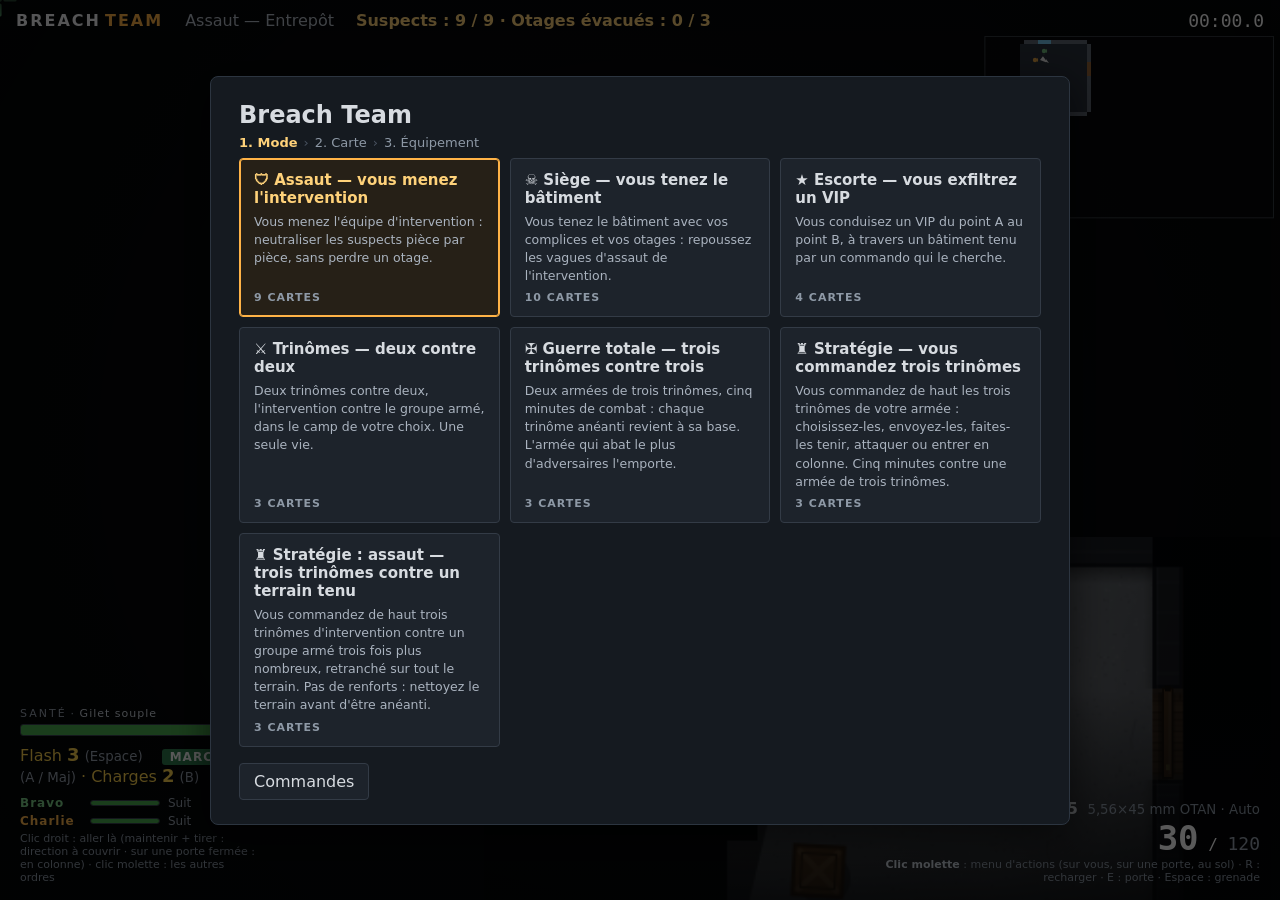
==== commit 2caa96b2: "Add a middle-click action menu, on foot and in strategy - Middle click opens a menu of what can be d" ====
--- a/index.html
+++ b/index.html
@@ -24,15 +24,15 @@
         <div class="hpbar"><div id="hpFill"></div></div>
         <div id="flashBox"><span id="nadeLabel">Flash</span> <b id="flashCount">3</b> <small>(Espace)</small> <span id="nadeOther"></span> <span id="moveMode" class="mode">COURSE</span> <small>(A / Maj)</small> <span id="fiberMode" class="mode fiber">FIBRE</span> <span id="laserMode" class="mode laser">LASER</span> <span id="lampMode" class="mode lamp">LAMPE</span> <span id="scopeMode" class="mode scope">LUNETTE</span> <span id="chargeBox">· Charges <b id="chargeCount">2</b> <small>(B)</small></span></div>
         <div id="squad"></div>
-        <div id="squadHint">T : suivre / tenir · clic droit : aller là (maintenir + tirer : direction à couvrir · sur vous : suivre · sur une porte fermée : en colonne, ils entrent quand elle s'ouvre ; à nouveau : ils entrent à la flash)</div>
+        <div id="squadHint">Clic droit : aller là (maintenir + tirer : direction à couvrir · sur une porte fermée : en colonne) · clic molette : les autres ordres</div>
       </div>
       <div id="stratBox"></div>
       <div id="message"></div>
-      <div id="stratHint"><b>Clic gauche</b> : choisir un trinôme (glisser : plusieurs ; Maj : en plus) · <b>1 2 3</b> (deux fois : y aller) · <b>A</b> : tous<br><b>Clic droit</b> : y aller (maintenir + tirer : direction à tenir ; Maj : ensuite) · sur un adversaire : l'attaquer · sur une porte fermée : en colonne, puis entrée<br><b>H</b> : tenir · <b>R</b> : ratisser seul · <b>C</b> : course / pas · <b>G</b> : grenade au curseur (sur une porte : entrée à la flash) · <b>B</b> : entrée à la charge<br><b>Espace</b> : pause tactique · <b>ZQSD</b>, flèches, bords : vue · <b>molette</b> : zoom · <b>F</b> : centrer · <b>M</b> : minimap (clic : la vue y va)</div>
+      <div id="stratHint"><b>Clic gauche</b> : choisir un trinôme (glisser : plusieurs) · <b>Clic droit</b> : y aller, attaquer, entrer par une porte (maintenir + tirer : direction à tenir)<br><b>Clic molette</b> : menu d'actions (sur un trinôme, un adversaire, une porte, au sol) · <b>Espace</b> : pause tactique · <b>ZQSD</b>, bords : vue · <b>molette</b> : zoom</div>
       <div id="weaponBox">
         <div id="weaponName">—</div>
         <div id="ammo"><b id="ammoMag">0</b> / <span id="ammoReserve">0</span></div>
-        <div id="reloadHint">R / clic molette : recharger · Alt : arme · E : ouvrir/fermer (crocheter si verrouillée) · molette : par crans · F (maintenu) : fibre sous la porte · Espace : grenade · N : autre grenade · B : charge · C : sommation · L : laser · X : lampe · V : ramasser une arme · H : otage / menottes · M : minimap</div>
+        <div id="reloadHint"><b>Clic molette</b> : menu d'actions (sur vous, sur une porte, au sol) · R : recharger · E : porte · Espace : grenade</div>
       </div>
     </div>
   </div>
--- a/css/style.css
+++ b/css/style.css
@@ -67,6 +67,7 @@
 #ammo span { font-size: 18px; color: #9aa4b1; }
 #ammo.low b { color: #ff7043; }
 #reloadHint { font-size: 11px; color: #8e99a6; }
+#reloadHint b { color: #c9d1da; }
 /* stratégie : pas d'opérateur à vous, mais vos trois trinômes (à gauche) et les commandes (à droite) */
 #stratBox, #stratHint { display: none; }
 #hud.strategy #hpBox, #hud.strategy #weaponBox { display: none; }
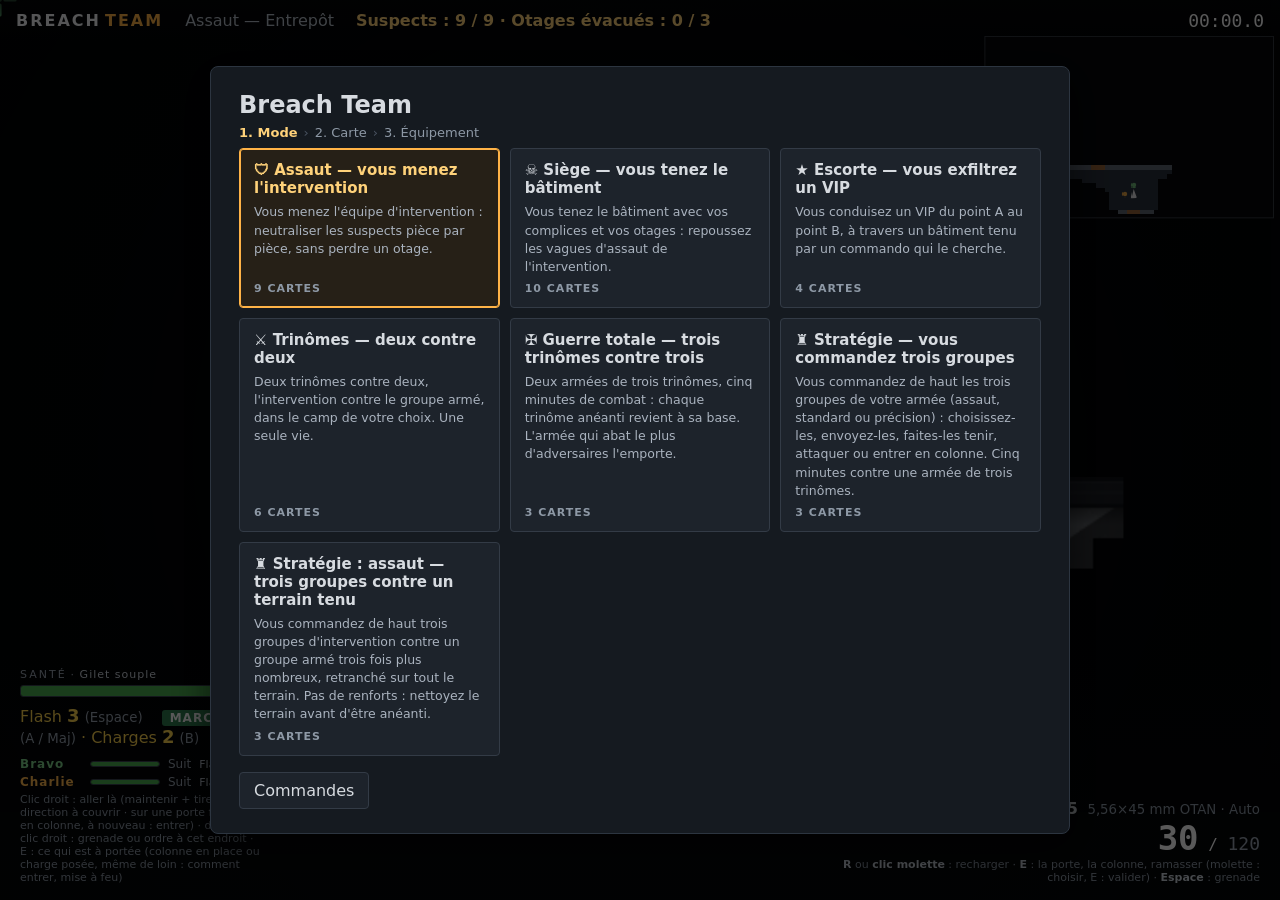
==== commit 9e68f63c: "Split Game into themed files, add E context menu, low cover, sound, scopes and sniper rifles, headle" ====
--- a/index.html
+++ b/index.html
@@ -18,21 +18,27 @@
       <div id="timer">00:00.0</div>
     </div>
     <div id="waveBanner"></div>
+    <div id="killfeed"></div>
+    <!-- stratégie : votre armée, ses ordres en boutons, la minimap (dessinée par le rendu dans #stratMini) -->
+    <div id="stratPanel">
+      <div id="stratArmy"></div>
+      <div id="stratCmds"></div>
+      <div id="stratMini"></div>
+      <div id="stratHelp"><b>Clic gauche</b> : choisir un groupe (glisser : plusieurs, Maj : en plus)<br><b>Clic droit</b> : y aller, attaquer ; sur une porte fermée : en colonne, puis ses boutons pour entrer<br><b>Double clic droit</b> : le menu de l'endroit (grenade…), <b>E</b> valide<br><b>ZQSD</b>, bords : la vue · <b>molette</b> : zoom</div>
+    </div>
     <div id="hudBottom">
       <div id="hpBox">
         <div class="label">SANTÉ<span id="gearLabel"></span></div>
         <div class="hpbar"><div id="hpFill"></div></div>
         <div id="flashBox"><span id="nadeLabel">Flash</span> <b id="flashCount">3</b> <small>(Espace)</small> <span id="nadeOther"></span> <span id="moveMode" class="mode">COURSE</span> <small>(A / Maj)</small> <span id="fiberMode" class="mode fiber">FIBRE</span> <span id="laserMode" class="mode laser">LASER</span> <span id="lampMode" class="mode lamp">LAMPE</span> <span id="scopeMode" class="mode scope">LUNETTE</span> <span id="chargeBox">· Charges <b id="chargeCount">2</b> <small>(B)</small></span></div>
         <div id="squad"></div>
-        <div id="squadHint">Clic droit : aller là (maintenir + tirer : direction à couvrir · sur une porte fermée : en colonne) · clic molette : les autres ordres</div>
+        <div id="squadHint">Clic droit : aller là (maintenir + tirer : direction à couvrir · sur une porte fermée : en colonne, à nouveau : entrer) · double clic droit : grenade ou ordre à cet endroit · E : ce qui est à portée (colonne en place ou charge posée, même de loin : comment entrer, mise à feu)</div>
       </div>
-      <div id="stratBox"></div>
       <div id="message"></div>
-      <div id="stratHint"><b>Clic gauche</b> : choisir un trinôme (glisser : plusieurs) · <b>Clic droit</b> : y aller, attaquer, entrer par une porte (maintenir + tirer : direction à tenir)<br><b>Clic molette</b> : menu d'actions (sur un trinôme, un adversaire, une porte, au sol) · <b>Espace</b> : pause tactique · <b>ZQSD</b>, bords : vue · <b>molette</b> : zoom</div>
       <div id="weaponBox">
         <div id="weaponName">—</div>
         <div id="ammo"><b id="ammoMag">0</b> / <span id="ammoReserve">0</span></div>
-        <div id="reloadHint"><b>Clic molette</b> : menu d'actions (sur vous, sur une porte, au sol) · R : recharger · E : porte · Espace : grenade</div>
+        <div id="reloadHint"><b>R</b> ou <b>clic molette</b> : recharger · <b>E</b> : la porte, la colonne, ramasser (molette : choisir, E : valider) · <b>Espace</b> : grenade</div>
       </div>
     </div>
   </div>
@@ -43,6 +49,18 @@
 <script src="js/map.js"></script>
 <script src="js/entities.js"></script>
 <script src="js/game.js"></script>
+<script src="js/game-combat.js"></script>
+<script src="js/game-noise.js"></script>
+<script src="js/game-doors.js"></script>
+<script src="js/game-player.js"></script>
+<script src="js/game-menu.js"></script>
+<script src="js/game-mates.js"></script>
+<script src="js/game-enemies.js"></script>
+<script src="js/game-hunters.js"></script>
+<script src="js/game-hostages.js"></script>
+<script src="js/game-siege.js"></script>
+<script src="js/game-squads.js"></script>
+<script src="js/game-strategy.js"></script>
 <script src="js/sprites.js"></script>
 <script src="js/render.js"></script>
 <script src="js/ui.js"></script>
--- a/css/style.css
+++ b/css/style.css
@@ -58,6 +58,14 @@
 #waveBanner.alert { border-color: rgba(239,106,90,0.7); animation: wavePulse 0.5s ease-in-out 6 alternate; }
 #waveBanner.alert .wtitle { color: #ef6a5a; }
 @keyframes wavePulse { from { box-shadow: 0 0 0 rgba(239,106,90,0); } to { box-shadow: 0 0 28px rgba(239,106,90,0.55); } }
+/* trinômes et guerre totale : le fil des morts, en haut à gauche (qui, avec quoi, qui) */
+#killfeed { position: absolute; top: 44px; left: 16px; display: flex; flex-direction: column; align-items: flex-start; gap: 3px; }
+.kf { padding: 2px 8px; font-size: 12.5px; white-space: nowrap; background: rgba(5,7,9,0.62); border: 1px solid rgba(160,175,190,0.18); border-radius: 4px; transition: opacity 0.8s; }
+.kf b { font-weight: 700; letter-spacing: 0.5px; }
+.kf .kw { display: inline-block; margin: 0 6px; padding: 0 5px; font-size: 11px; color: #c9d1da; background: rgba(255,255,255,0.08); border-radius: 3px; }
+.kf.friendly .kw { color: #ffb347; }
+.kf.mine { border-color: rgba(255,210,122,0.55); }
+.kf.old { opacity: 0; }
 #message { flex: 1; text-align: center; font-size: 20px; font-weight: 700; color: #fff; text-shadow: 0 2px 6px #000; padding: 0 20px 6px; min-height: 30px; }
 #weaponBox { text-align: right; max-width: 420px; }
 #weaponName { color: #d7dbe0; font-weight: 600; }
@@ -68,31 +76,58 @@
 #ammo.low b { color: #ff7043; }
 #reloadHint { font-size: 11px; color: #8e99a6; }
 #reloadHint b { color: #c9d1da; }
-/* stratégie : pas d'opérateur à vous, mais vos trois trinômes (à gauche) et les commandes (à droite) */
-#stratBox, #stratHint { display: none; }
+/* stratégie : pas d'opérateur à vous, mais une barre latérale à droite, une bande à part sur toute la hauteur (le terrain
+   s'arrête à son bord, voir Renderer.viewW ; sa largeur est STRAT_PANEL) : vos trois groupes, vos ordres en boutons, la
+   minimap (dessinée par le rendu sur le canvas, dans la place que lui garde #stratMini) et l'aide. Le fond de la bande
+   est peint par le rendu (drawStratPanel), sous la minimap ; la barre elle-même est donc transparente. */
+#stratPanel { display: none; position: absolute; top: 0; right: 0; bottom: 0; width: 300px; padding: 10px; flex-direction: column; gap: 6px; pointer-events: none; }
+#hud.strategy #stratPanel { display: flex; }
 #hud.strategy #hpBox, #hud.strategy #weaponBox { display: none; }
-#hud.strategy #stratBox, #hud.strategy #stratHint { display: block; }
-#stratBox { width: 470px; }
-#stratBox .label b { color: #64b5f6; letter-spacing: 2px; }
-.srow { display: grid; grid-template-columns: 18px 64px 96px minmax(0, 1fr) auto; align-items: center; gap: 8px; margin-top: 3px; padding: 3px 6px; font-size: 12px; border: 1px solid transparent; border-radius: 4px; }
-.srow.sel { border-color: rgba(255,255,255,0.45); background: rgba(255,255,255,0.07); }
-.srow.out { opacity: 0.5; }
-.skey { display: inline-block; width: 18px; height: 18px; border-radius: 3px; color: #0b0d10; font-weight: 800; text-align: center; line-height: 18px; }
-.sname { font-weight: 700; letter-spacing: 1px; white-space: nowrap; overflow: hidden; text-overflow: ellipsis; }
-.smen { display: flex; gap: 3px; }
+#hud.strategy #hudTop, #hud.strategy #hudBottom { right: 300px; }
+#hud.strategy #waveBanner { left: calc((100% - 300px) / 2); }
+#stratArmy, #stratCmds, #stratHelp { pointer-events: auto; padding: 6px 10px 8px; background: rgba(8,10,13,0.88); border: 1px solid rgba(160,175,190,0.22); border-radius: 8px; }
+#stratPanel .label { margin: 4px 0 5px; }
+#stratPanel .label b { color: #64b5f6; letter-spacing: 1px; }
+#stratMini { flex: 1; min-height: 110px; max-height: 210px; }
+#stratPanel.nomini #stratMini { display: none; }
+#stratHelp { margin-top: auto; font-size: 11px; line-height: 1.5; color: #8e99a6; }
+#stratHelp b { color: #c9d1da; font-weight: 600; }
+.scard { display: grid; grid-template-columns: 18px minmax(0, 1fr) auto; grid-template-areas: 'key name order' 'men men men' 'kit kit kit'; gap: 3px 8px;
+  width: 100%; margin-top: 4px; padding: 5px 7px; text-align: left; font-size: 12px; background: rgba(255,255,255,0.03); border: 1px solid transparent; border-left: 3px solid var(--c); border-radius: 4px; cursor: none; }
+.scard.sel { border-color: rgba(255,255,255,0.5); border-left-color: var(--c); background: rgba(255,255,255,0.09); }
+.scard.out { opacity: 0.5; }
+.scard:hover, .scard.hover { background: rgba(255,255,255,0.12); }
+.skey { grid-area: key; display: inline-block; width: 18px; height: 18px; border-radius: 3px; background: var(--c); color: #0b0d10; font-weight: 800; text-align: center; line-height: 18px; }
+.sname { grid-area: name; color: var(--c); font-weight: 700; letter-spacing: 1px; white-space: nowrap; overflow: hidden; text-overflow: ellipsis; align-self: center; }
+.sorder { grid-area: order; color: #d7dbe0; white-space: nowrap; align-self: center; font-size: 11.5px; }
+.smen { grid-area: men; display: flex; gap: 3px; }
 .smen i { flex: 1; height: 6px; background: rgba(0,0,0,0.5); border: 1px solid #3a4250; border-radius: 3px; overflow: hidden; }
 .smen i b { display: block; height: 100%; }
 .smen i.down { opacity: 0.35; }
-.sorder { color: #d7dbe0; white-space: nowrap; overflow: hidden; text-overflow: ellipsis; }
-.skit { color: #8e99a6; font-size: 11px; white-space: nowrap; }
-#stratHint { max-width: 520px; text-align: right; font-size: 11px; line-height: 1.55; color: #8e99a6; }
-#stratHint b { color: #c9d1da; font-weight: 600; }
+.skit { grid-area: kit; color: #8e99a6; font-size: 11px; white-space: nowrap; }
+.sgrid { display: grid; grid-template-columns: repeat(2, minmax(0, 1fr)); gap: 4px; }
+.scmd { display: flex; align-items: center; gap: 5px; min-width: 0; padding: 6px 7px; font-size: 12px; text-align: left; cursor: none; }
+.scmd.wide { grid-column: span 2; }
+.scmd span { flex: 1; min-width: 0; white-space: nowrap; overflow: hidden; text-overflow: ellipsis; }
+.scmd span b { color: #ffd27a; }
+.scmd kbd { font: 600 10px "Segoe UI", system-ui, sans-serif; color: #aab3be; padding: 1px 5px; border: 1px solid #46505d; border-radius: 3px; background: rgba(255,255,255,0.05); }
+.scmd svg { width: 20px; height: 14px; flex: none; }
+.scmd:hover, .scmd.hover { background: #2a323d; border-color: #5a6574; }
+.scmd.on { background: #2b4a66; border-color: #64b5f6; color: #fff; }
+.scmd.off { color: #6f7985; background: #161a20; }
+.scmd.off kbd { color: #5d6670; }
 /* briefing de la stratégie : votre armée, et les commandes à la place des fiches */
 .army { display: grid; gap: 8px; }
 .armyrow { display: grid; grid-template-columns: 22px minmax(0, 1fr); gap: 10px; align-items: start; padding: 8px 10px; background: #11151a; border: 1px solid #2c3540; border-radius: 6px; }
-.armyrow .skey { margin-top: 1px; }
+.armyrow .skey { grid-area: auto; margin-top: 1px; } /* (pas l'aire key des cartes de la barre latérale) */
 .armyrow b { font-size: 14px; letter-spacing: 1px; }
 .armyrow small { display: block; color: #9aa4b1; font-size: 12px; line-height: 1.45; margin-top: 2px; }
+/* la sorte du groupe (effectif en chiffre) et son mode */
+.armypick { display: flex; flex-wrap: wrap; align-items: center; gap: 4px; margin: 5px 0 2px; }
+.armypick i { flex: 0 0 6px; }
+.armybtn { padding: 3px 8px; font-size: 12px; }
+.armyrow .armybtn b { font-size: 11px; letter-spacing: 0; color: #8e99a6; }
+.armybtn.sel b { color: inherit; }
 .cmds { margin: 0; display: grid; grid-template-columns: auto minmax(0, 1fr); align-content: start; gap: 5px 12px; font-size: 12.5px; line-height: 1.4; overflow-y: auto; }
 .brief-specs-in .cmds { flex: 1; min-height: 0; }
 .cmds dt { color: #ffd27a; font-weight: 600; white-space: nowrap; }
@@ -143,6 +178,10 @@
 .panel h2 { margin: 18px 0 8px; font-size: 13px; letter-spacing: 2px; text-transform: uppercase; color: #ffb347; }
 .wcat-name { font-size: 11px; letter-spacing: 1px; color: #8e99a6; margin: 5px 0 3px; }
 .wcards { display: grid; grid-template-columns: repeat(2, minmax(0, 1fr)); gap: 6px; }
+/* au briefing, le nom de chaque catégorie se tient à gauche de ses cartes : une ligne par catégorie, et tout tient sur un
+   écran */
+.loadout .wcat { display: grid; grid-template-columns: 76px minmax(0, 1fr); gap: 0 8px; align-items: center; margin-top: 6px; }
+.loadout .wcat-name { margin: 0; line-height: 1.25; }
 .wcard { display: flex; align-items: center; gap: 8px; min-width: 0; padding: 3px 6px 3px 3px; text-align: left; background: #11151a; }
 .wcard canvas { flex: none; }
 .wtxt { display: flex; flex-direction: column; min-width: 0; line-height: 1.2; }
@@ -243,6 +282,7 @@
 @media (max-width: 720px) {
   .panel { min-width: 0; margin: 0 16px; }
   .wcards { grid-template-columns: 1fr; }
+  .loadout .wcat { grid-template-columns: minmax(0, 1fr); }
 }
 kbd { background: #2a323d; border-radius: 3px; padding: 1px 6px; font-family: Consolas, monospace; }
 
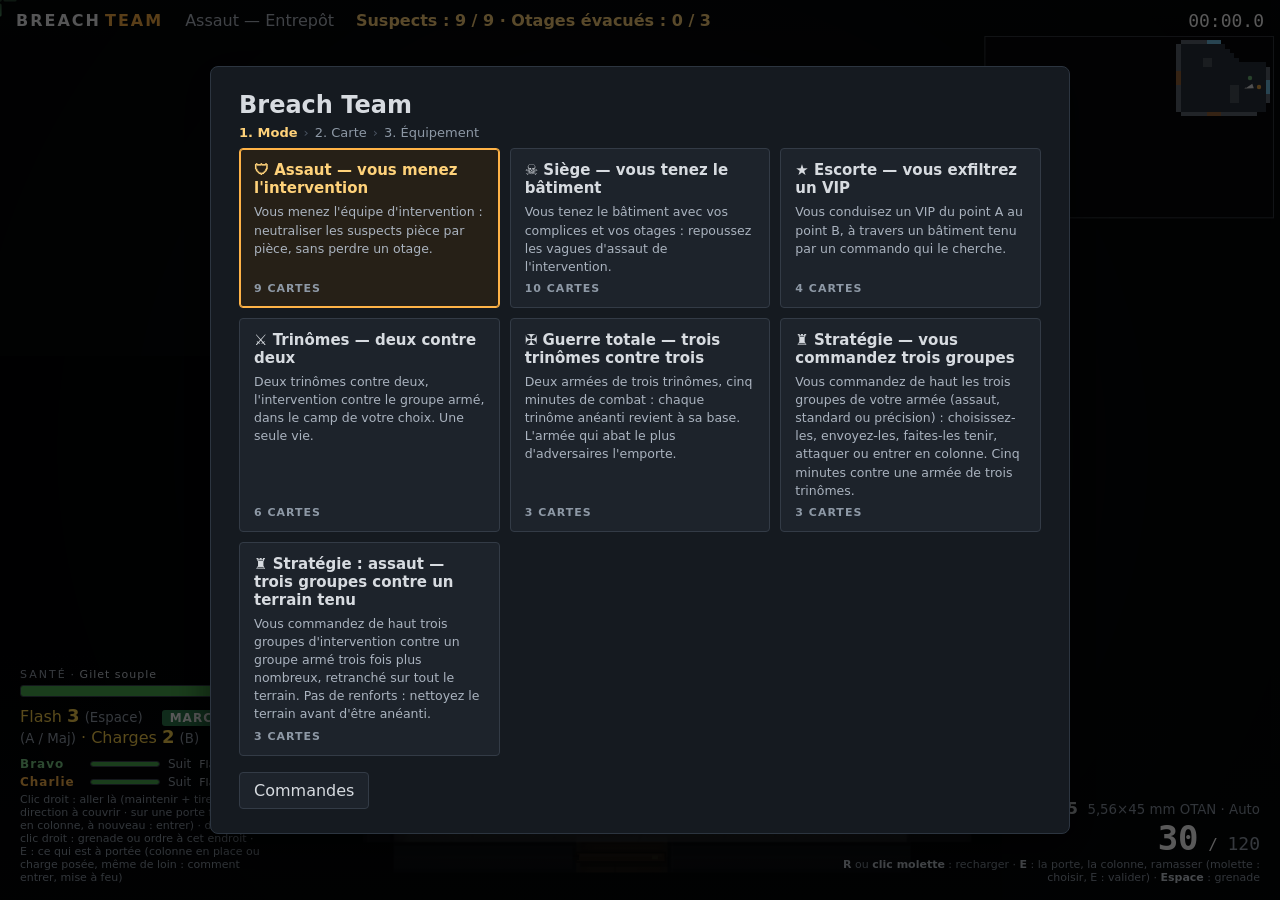
==== commit e221c545: "Trinomes get in each other's way less, snipers hold at scope range, faster rendering and pathfinding" ====
--- a/index.html
+++ b/index.html
@@ -17,6 +17,7 @@
       <div id="objective">Suspects : —</div>
       <div id="timer">00:00.0</div>
     </div>
+    <div id="fps" hidden></div>
     <div id="waveBanner"></div>
     <div id="killfeed"></div>
     <!-- stratégie : votre armée, ses ordres en boutons, la minimap (dessinée par le rendu dans #stratMini) -->
--- a/css/style.css
+++ b/css/style.css
@@ -15,6 +15,7 @@
 #levelName { color: #b6bec8; }
 #objective { color: #ffd27a; font-weight: 600; }
 #timer { font-family: Consolas, monospace; font-size: 18px; color: #fff; margin-left: auto; }
+#fps { position: absolute; top: 46px; left: 16px; padding: 2px 6px; border-radius: 3px; background: rgba(5,7,9,0.6); color: #9be7a6; font: 12px Consolas, monospace; pointer-events: none; }
 
 #hudBottom { position: absolute; left: 0; right: 0; bottom: 0; display: flex; align-items: flex-end; justify-content: space-between; padding: 16px 20px; background: linear-gradient(rgba(5,7,9,0), rgba(5,7,9,0.75)); }
 #hpBox { width: 240px; }
